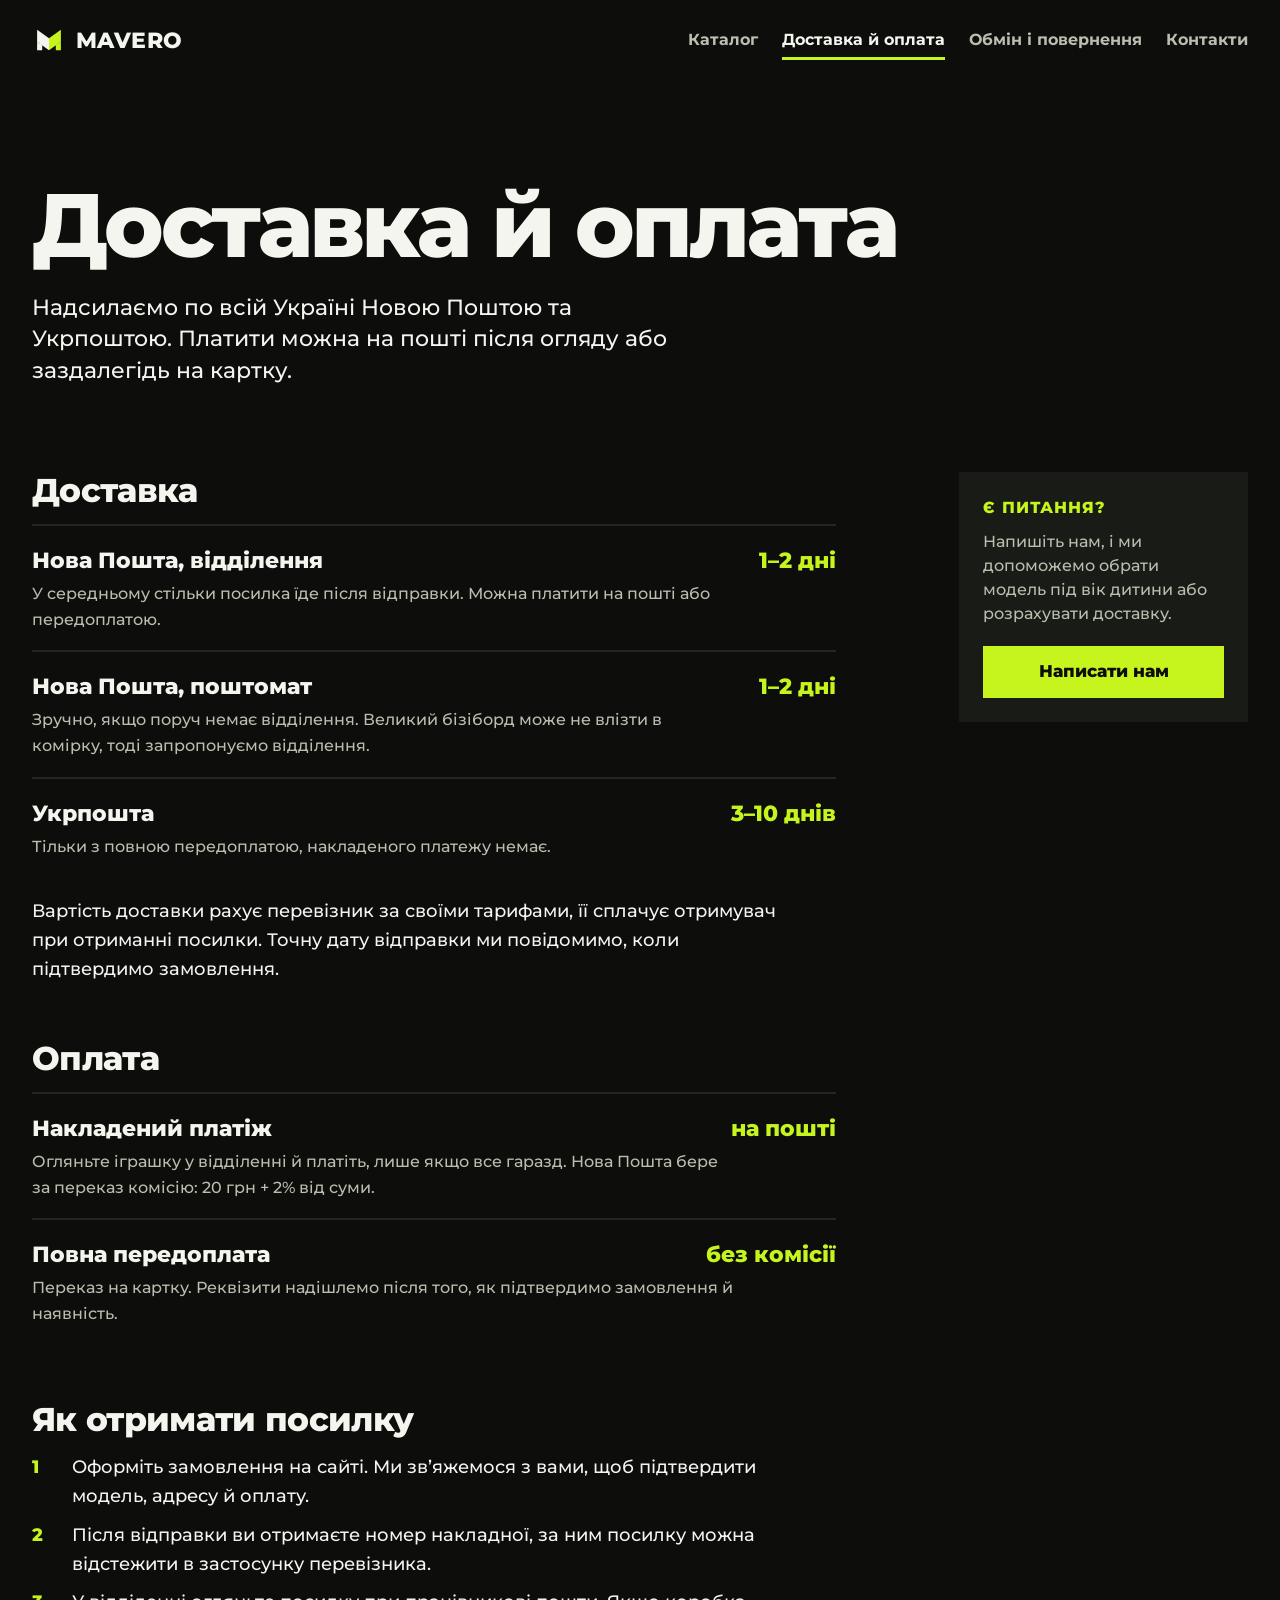
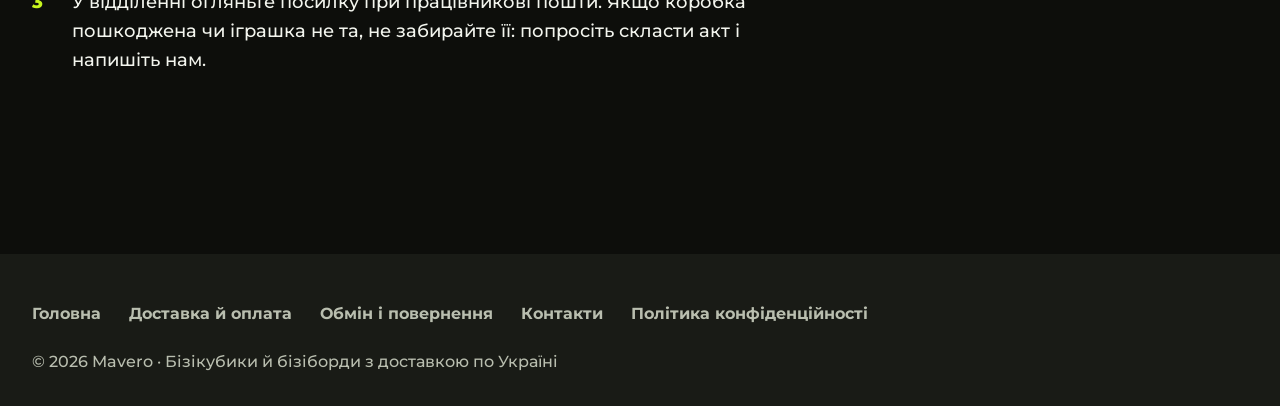
==== dostavka.html @ 82118c8a "Сайт на maverokids.com: головна в корені, сторінки доставки, повернення, контактів і політики Головн" ====
<!doctype html>
<html lang="uk">
<head>
<meta charset="utf-8">
<meta name="viewport" content="width=device-width, initial-scale=1">
<title>Доставка й оплата — Mavero</title>
<meta name="description" content="Доставка бізікубиків і бізібордів Новою Поштою та Укрпоштою по всій Україні. Оплата при отриманні або передоплата на картку.">
<link rel="canonical" href="https://maverokids.com/dostavka">
<link rel="icon" href="/assets/favicon.svg" type="image/svg+xml">
<link rel="apple-touch-icon" href="/assets/apple-touch-icon.png">
<meta property="og:type" content="website">
<meta property="og:site_name" content="Mavero">
<meta property="og:title" content="Доставка й оплата — Mavero">
<meta property="og:description" content="Нова Пошта 1–2 дні, оплата при отриманні або передоплата.">
<meta property="og:url" content="https://maverokids.com/dostavka">
<meta property="og:image" content="https://maverokids.com/assets/og.jpg">
<link rel="preconnect" href="https://fonts.googleapis.com">
<link rel="preconnect" href="https://fonts.gstatic.com" crossorigin>
<link href="https://fonts.googleapis.com/css2?family=Montserrat:wght@500;700;800&display=swap&subset=cyrillic" rel="stylesheet">
<link rel="stylesheet" href="/shared/base.css">
<link rel="stylesheet" href="/shared/page.css">
</head>
<body>
<header class="top">
  <a class="brandmark" href="/" aria-label="Mavero, на головну">
    <svg viewBox="0 0 40 40" aria-hidden="true"><path d="M6 8l14 10v14L6 22z" fill="#F3F5EE"/><path d="M34 8L20 18v14l14-10z" fill="#C6F51E"/><path d="M6 22v10h6V26z" fill="#F3F5EE"/><path d="M34 22v10h-6V26z" fill="#C6F51E"/></svg>
    MAVERO
  </a>
  <nav aria-label="Розділи">
    <a href="/#configurator">Каталог</a>
    <a href="/dostavka" aria-current="page">Доставка й оплата</a>
    <a href="/povernennya">Обмін і повернення</a>
    <a href="/kontakty">Контакти</a>
  </nav>
</header>

<main class="doc">
  <div class="doc-head">
    <h1>Доставка й оплата</h1>
    <p class="doc-lead">Надсилаємо по всій Україні Новою Поштою та Укрпоштою. Платити можна на пошті після огляду або заздалегідь на картку.</p>
  </div>

  <div class="doc-body">
    <section>
      <h2>Доставка</h2>
      <div class="rows">
        <div class="row"><b>Нова Пошта, відділення</b><span>1–2 дні</span><p>У середньому стільки посилка їде після відправки. Можна платити на пошті або передоплатою.</p></div>
        <div class="row"><b>Нова Пошта, поштомат</b><span>1–2 дні</span><p>Зручно, якщо поруч немає відділення. Великий бізіборд може не влізти в комірку, тоді запропонуємо відділення.</p></div>
        <div class="row"><b>Укрпошта</b><span>3–10 днів</span><p>Тільки з повною передоплатою, накладеного платежу немає.</p></div>
      </div>
      <p>Вартість доставки рахує перевізник за своїми тарифами, її сплачує отримувач при отриманні посилки. Точну дату відправки ми повідомимо, коли підтвердимо замовлення.</p>
    </section>

    <section>
      <h2>Оплата</h2>
      <div class="rows">
        <div class="row"><b>Накладений платіж</b><span>на пошті</span><p>Огляньте іграшку у відділенні й платіть, лише якщо все гаразд. Нова Пошта бере за переказ комісію: 20 грн + 2% від суми.</p></div>
        <div class="row"><b>Повна передоплата</b><span>без комісії</span><p>Переказ на картку. Реквізити надішлемо після того, як підтвердимо замовлення й наявність.</p></div>
      </div>
    </section>

    <section>
      <h2>Як отримати посилку</h2>
      <ol>
        <li>Оформіть замовлення на сайті. Ми зв’яжемося з вами, щоб підтвердити модель, адресу й оплату.</li>
        <li>Після відправки ви отримаєте номер накладної, за ним посилку можна відстежити в застосунку перевізника.</li>
        <li>У відділенні огляньте посилку при працівникові пошти. Якщо коробка пошкоджена чи іграшка не та, не забирайте її: попросіть скласти акт і напишіть нам.</li>
      </ol>
    </section>
  </div>

  <aside class="doc-side">
    <h2>Є питання?</h2>
    <p>Напишіть нам, і ми допоможемо обрати модель під вік дитини або розрахувати доставку.</p>
    <a class="btn" href="/kontakty">Написати нам</a>
  </aside>
</main>

<footer class="bottom">
  <ul>
    <li><a href="/">Головна</a></li>
    <li><a href="/dostavka">Доставка й оплата</a></li>
    <li><a href="/povernennya">Обмін і повернення</a></li>
    <li><a href="/kontakty">Контакти</a></li>
    <li><a href="/privacy">Політика конфіденційності</a></li>
  </ul>
  <p>© 2026 Mavero · Бізікубики й бізіборди з доставкою по Україні</p>
</footer>
</body>
</html>
---- shared/base.css ----
/* Mavero — нейтральна основа для всіх варіантів (скидання, поля, кнопка, фокус). */
*,*::before,*::after{box-sizing:border-box}
html{-webkit-text-size-adjust:100%;scroll-behavior:smooth}
@media (prefers-reduced-motion:reduce){html{scroll-behavior:auto}}
body{margin:0;font-family:"Montserrat",system-ui,sans-serif;font-size:18px;line-height:1.5;font-weight:500;-webkit-font-smoothing:antialiased;overflow-x:hidden}
h1,h2,h3,p,ul,ol,figure,blockquote{margin:0;padding:0}
ul,ol{list-style:none}
img,svg{display:block;max-width:100%}
img{height:auto}
button{font:inherit;color:inherit;background:none;border:0;padding:0;cursor:pointer}
a{color:inherit}
:root{
  --m:clamp(16px,2.6vw,32px);
  --gap:clamp(12px,1.6vw,24px);
  --sec:clamp(120px,14vw,200px);
  --ease:cubic-bezier(.2,.7,.1,1);
}
.btn{display:inline-flex;align-items:center;justify-content:center;min-height:52px;padding:0 28px;background:var(--accent);color:var(--accent-ink);font-weight:800;font-size:17px;text-decoration:none;transition:transform .15s var(--ease),background .2s,color .2s}
.btn:hover{transform:translateY(-2px)}
.btn:active{transform:translateY(0) scale(.98)}
:focus-visible{outline:3px solid var(--accent);outline-offset:3px}
::selection{background:var(--accent);color:var(--accent-ink)}
.skip{position:absolute;left:-9999px;top:0;z-index:100;background:var(--accent);color:var(--accent-ink);padding:12px 16px}
.skip:focus{left:16px;top:16px}
[hidden]{display:none!important}
.hp{position:absolute;left:-9999px;width:1px;height:1px;opacity:0}
.pl-thumb img{width:100%;height:100%;object-fit:cover}
---- shared/page.css ----
/* Mavero — інформаційні сторінки (доставка, повернення, контакти, політика). */
:root{
  --bg:#0D0E0B; --surface:#191B16; --surface-2:#24271F; --ink:#F3F5EE; --muted:#B9BEAF;
  --accent:#C6F51E; --accent-ink:#0D0E0B; --pink:#EFA6BA; --sky:#7FA8DD;
  --s-h1:clamp(44px,7vw,96px); --s-h2:clamp(26px,2.6vw,36px); --s-lead:22px; --s-small:16px;
}
body{background:var(--bg);color:var(--ink)}

.top{display:flex;justify-content:space-between;align-items:center;gap:16px 32px;flex-wrap:wrap;padding:20px var(--m)}
.brandmark{text-decoration:none;display:inline-flex;align-items:center;gap:10px;font-weight:800;font-size:var(--s-lead);letter-spacing:.02em}
.brandmark svg{width:34px;height:34px}
.top nav{display:flex;flex-wrap:wrap;gap:4px 24px;font-size:var(--s-small);font-weight:700}
.top nav a{text-decoration:none;padding:8px 0;color:var(--muted)}
.top nav a:hover,.top nav a[aria-current="page"]{color:var(--ink)}
.top nav a[aria-current="page"]{box-shadow:inset 0 -3px 0 var(--accent)}

.doc{display:grid;grid-template-columns:repeat(12,minmax(0,1fr));gap:var(--gap);padding:clamp(48px,8vw,120px) var(--m) 0}
.doc-head{grid-column:1/-1;margin-bottom:clamp(40px,5vw,72px)}
.doc h1{font-size:var(--s-h1);font-weight:800;letter-spacing:-.04em;line-height:.95}
.doc-lead{font-size:var(--s-lead);max-width:44ch;margin-top:24px;line-height:1.45}
.doc-body{grid-column:1/9}
.doc-side{grid-column:10/13;align-self:start;position:sticky;top:32px;background:var(--surface);padding:24px}
.doc-side h2{font-size:var(--s-small);font-weight:800;text-transform:uppercase;letter-spacing:.06em;color:var(--accent)}
.doc-side p{font-size:var(--s-small);color:var(--muted);margin-top:10px;line-height:1.5}
.doc-side .btn{width:100%;margin-top:20px}

.doc-body section + section{margin-top:56px}
.doc-body h2{font-size:var(--s-h2);font-weight:800;letter-spacing:-.02em;line-height:1.1;margin-bottom:16px}
.doc-body p,.doc-body li{line-height:1.6;max-width:64ch}
.doc-body p + p,.doc-body ul + p,.doc-body ol + p{margin-top:16px}
.doc-body ul,.doc-body ol{margin-top:12px;display:grid;gap:10px}
.doc-body ul li{padding-left:22px;position:relative}
.doc-body ul li::before{content:"";position:absolute;left:0;top:.6em;width:8px;height:8px;background:var(--accent)}
.doc-body ol{counter-reset:n}
.doc-body ol li{counter-increment:n;padding-left:40px;position:relative}
.doc-body ol li::before{content:counter(n);position:absolute;left:0;top:0;font-weight:800;color:var(--accent)}
.doc-body a{text-decoration:underline;text-underline-offset:4px}
.doc-body a:hover{color:var(--accent)}
.doc-body b{font-weight:700}
.muted{color:var(--muted)}

.rows{margin-top:8px}
.row{display:grid;grid-template-columns:1fr auto;gap:4px 24px;padding:18px 0;border-top:2px solid var(--surface-2)}
.row b{font-size:var(--s-lead);font-weight:800}
.row span{font-size:var(--s-lead);font-weight:800;color:var(--accent);text-align:right;white-space:nowrap}
.rows + p{margin-top:20px}
.row p{grid-column:1/-1;font-size:var(--s-small);color:var(--muted)}

.form{display:grid;gap:0;max-width:560px;margin-top:8px}
.field{display:block;margin-bottom:16px}
.field span{display:block;font-size:var(--s-small);color:var(--muted);margin-bottom:6px}
.field input,.field textarea{width:100%;min-height:52px;padding:12px 16px;font:inherit;font-size:18px;background:var(--surface-2);color:var(--ink);border:2px solid transparent;border-radius:0}
.field textarea{resize:vertical;min-height:140px}
.field input:focus,.field textarea:focus{outline:none;border-color:var(--accent)}
.form .btn{justify-self:start}
.form-err{color:#FF9C8A;font-size:var(--s-small);min-height:1.4em;margin-top:8px}
.form-ok{font-size:var(--s-lead);font-weight:700;color:var(--accent)}
.form.is-sent .field,.form.is-sent .btn{display:none}

.bottom{margin-top:var(--sec);background:var(--surface);padding:48px var(--m) 32px;display:flex;flex-wrap:wrap;justify-content:space-between;gap:24px 48px}
.bottom ul{display:flex;flex-wrap:wrap;gap:8px 28px;font-size:var(--s-small);font-weight:700}
.bottom a{text-decoration:none;color:var(--muted)}
.bottom a:hover{color:var(--ink)}
.bottom p{font-size:var(--s-small);color:var(--muted)}

@media (max-width:820px){
  .doc{display:block}
  .top nav{gap:4px 18px}
  .doc-body,.doc-side{grid-column:1/-1}
  .doc-side{position:static;margin-top:48px}
  .row b,.row span{font-size:18px}
  .form .btn{width:100%}
}
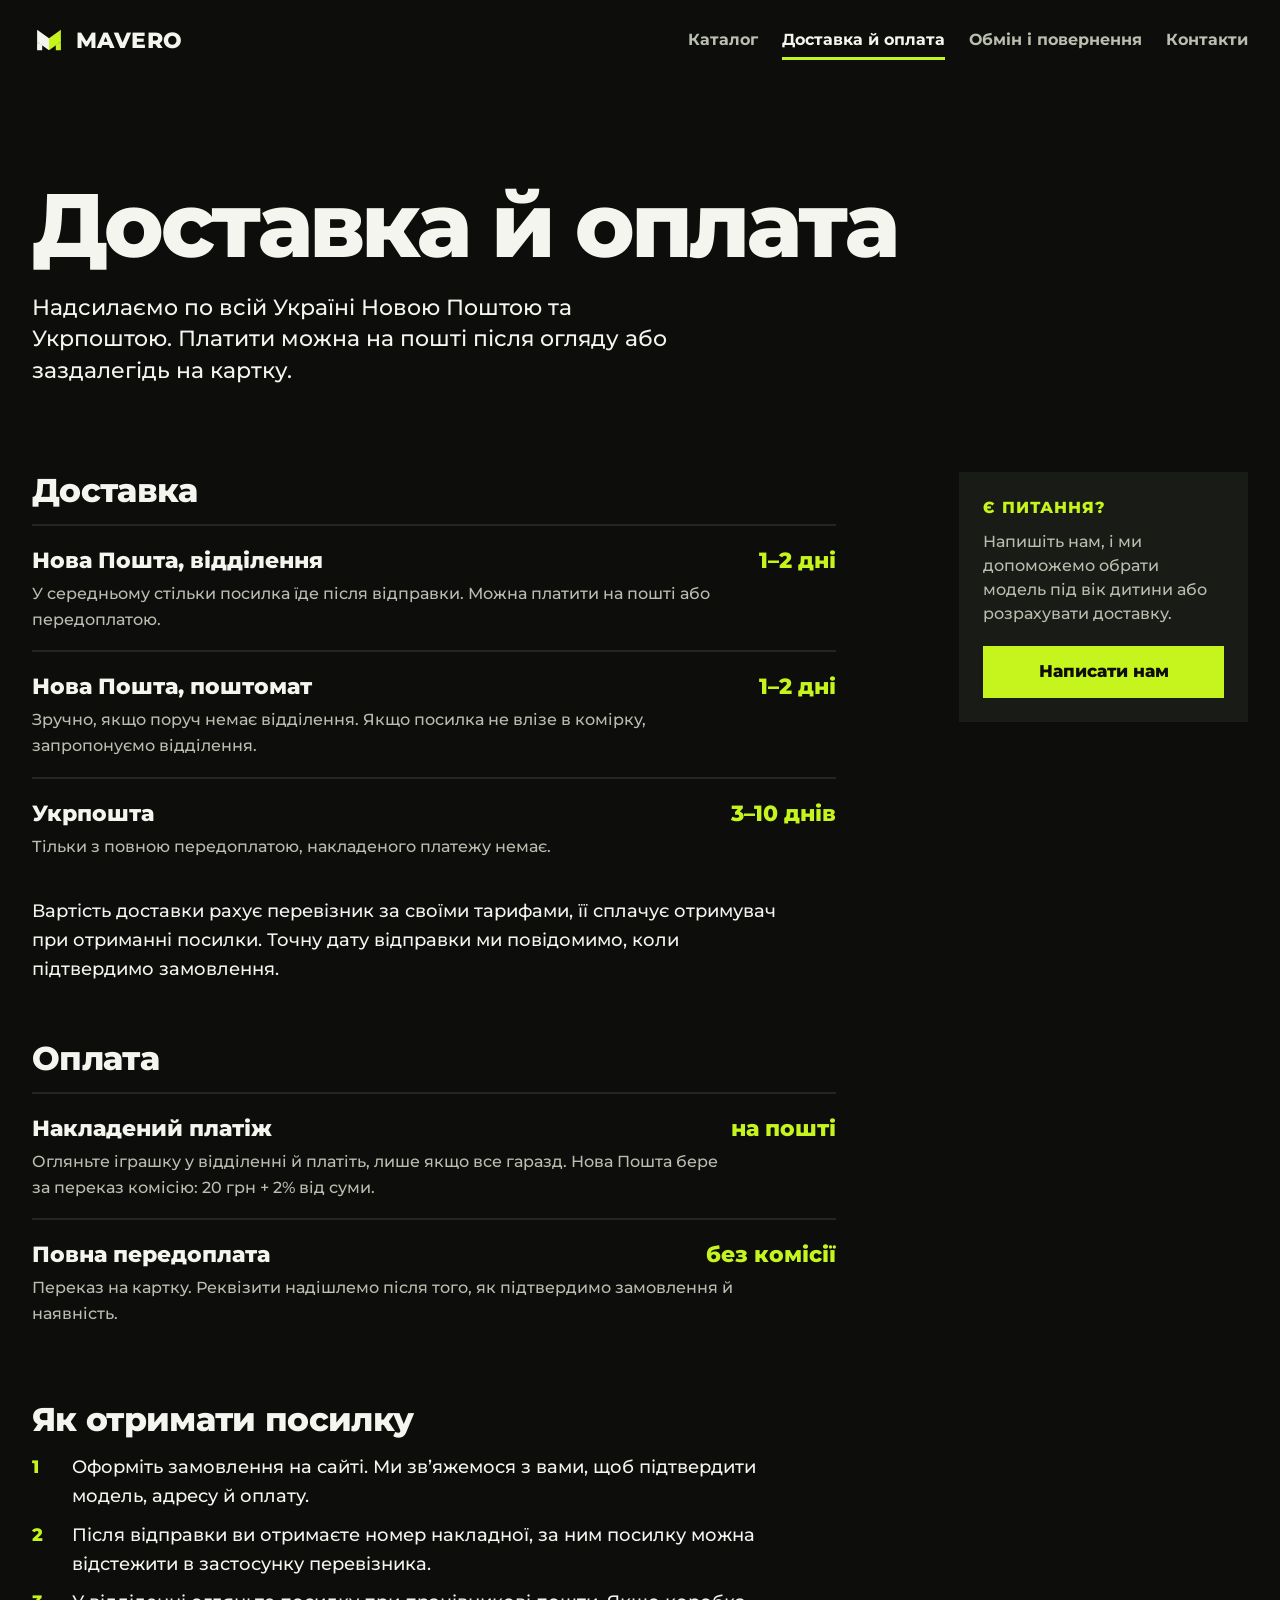
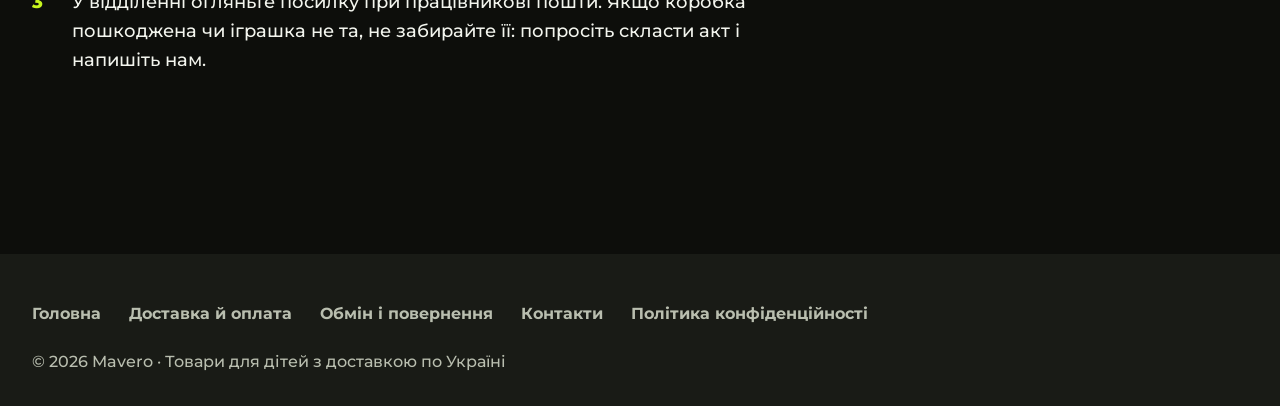
==== commit e9787352: "Чернетка: новий лендінг під намет на ліжко з підсвіткою «Русалонька» (нічний дизайн, ціна, переваги," ====
--- a/dostavka.html
+++ b/dostavka.html
@@ -4,7 +4,7 @@
 <meta charset="utf-8">
 <meta name="viewport" content="width=device-width, initial-scale=1">
 <title>Доставка й оплата — Mavero</title>
-<meta name="description" content="Доставка бізікубиків і бізібордів Новою Поштою та Укрпоштою по всій Україні. Оплата при отриманні або передоплата на картку.">
+<meta name="description" content="Доставка дитячих товарів Новою Поштою та Укрпоштою по всій Україні. Оплата при отриманні або передоплата на картку.">
 <link rel="canonical" href="https://maverokids.com/dostavka">
 <link rel="icon" href="/assets/favicon.svg" type="image/svg+xml">
 <link rel="apple-touch-icon" href="/assets/apple-touch-icon.png">
@@ -19,6 +19,7 @@
 <link href="https://fonts.googleapis.com/css2?family=Montserrat:wght@500;700;800&display=swap&subset=cyrillic" rel="stylesheet">
 <link rel="stylesheet" href="/shared/base.css">
 <link rel="stylesheet" href="/shared/page.css">
+<script src="/shared/track.js"></script>
 </head>
 <body>
 <header class="top">
@@ -27,7 +28,7 @@
     MAVERO
   </a>
   <nav aria-label="Розділи">
-    <a href="/#configurator">Каталог</a>
+    <a href="/#catalog">Каталог</a>
     <a href="/dostavka" aria-current="page">Доставка й оплата</a>
     <a href="/povernennya">Обмін і повернення</a>
     <a href="/kontakty">Контакти</a>
@@ -45,7 +46,7 @@
       <h2>Доставка</h2>
       <div class="rows">
         <div class="row"><b>Нова Пошта, відділення</b><span>1–2 дні</span><p>У середньому стільки посилка їде після відправки. Можна платити на пошті або передоплатою.</p></div>
-        <div class="row"><b>Нова Пошта, поштомат</b><span>1–2 дні</span><p>Зручно, якщо поруч немає відділення. Великий бізіборд може не влізти в комірку, тоді запропонуємо відділення.</p></div>
+        <div class="row"><b>Нова Пошта, поштомат</b><span>1–2 дні</span><p>Зручно, якщо поруч немає відділення. Якщо посилка не влізе в комірку, запропонуємо відділення.</p></div>
         <div class="row"><b>Укрпошта</b><span>3–10 днів</span><p>Тільки з повною передоплатою, накладеного платежу немає.</p></div>
       </div>
       <p>Вартість доставки рахує перевізник за своїми тарифами, її сплачує отримувач при отриманні посилки. Точну дату відправки ми повідомимо, коли підтвердимо замовлення.</p>
@@ -84,7 +85,7 @@
     <li><a href="/kontakty">Контакти</a></li>
     <li><a href="/privacy">Політика конфіденційності</a></li>
   </ul>
-  <p>© 2026 Mavero · Бізікубики й бізіборди з доставкою по Україні</p>
+  <p>© 2026 Mavero · Товари для дітей з доставкою по Україні</p>
 </footer>
 </body>
 </html>
--- a/shared/page.css
+++ b/shared/page.css
@@ -53,6 +53,9 @@
 .field textarea{resize:vertical;min-height:140px}
 .field input:focus,.field textarea:focus{outline:none;border-color:var(--accent)}
 .form .btn{justify-self:start}
+.field-err{display:block;color:#FF9C8A;font-size:var(--s-small);line-height:1.4;margin-top:6px}
+.field-err:empty{display:none}
+.field [aria-invalid="true"],.field [aria-invalid="true"]:focus{border-color:#FF9C8A}
 .form-err{color:#FF9C8A;font-size:var(--s-small);min-height:1.4em;margin-top:8px}
 .form-ok{font-size:var(--s-lead);font-weight:700;color:var(--accent)}
 .form.is-sent .field,.form.is-sent .btn{display:none}
